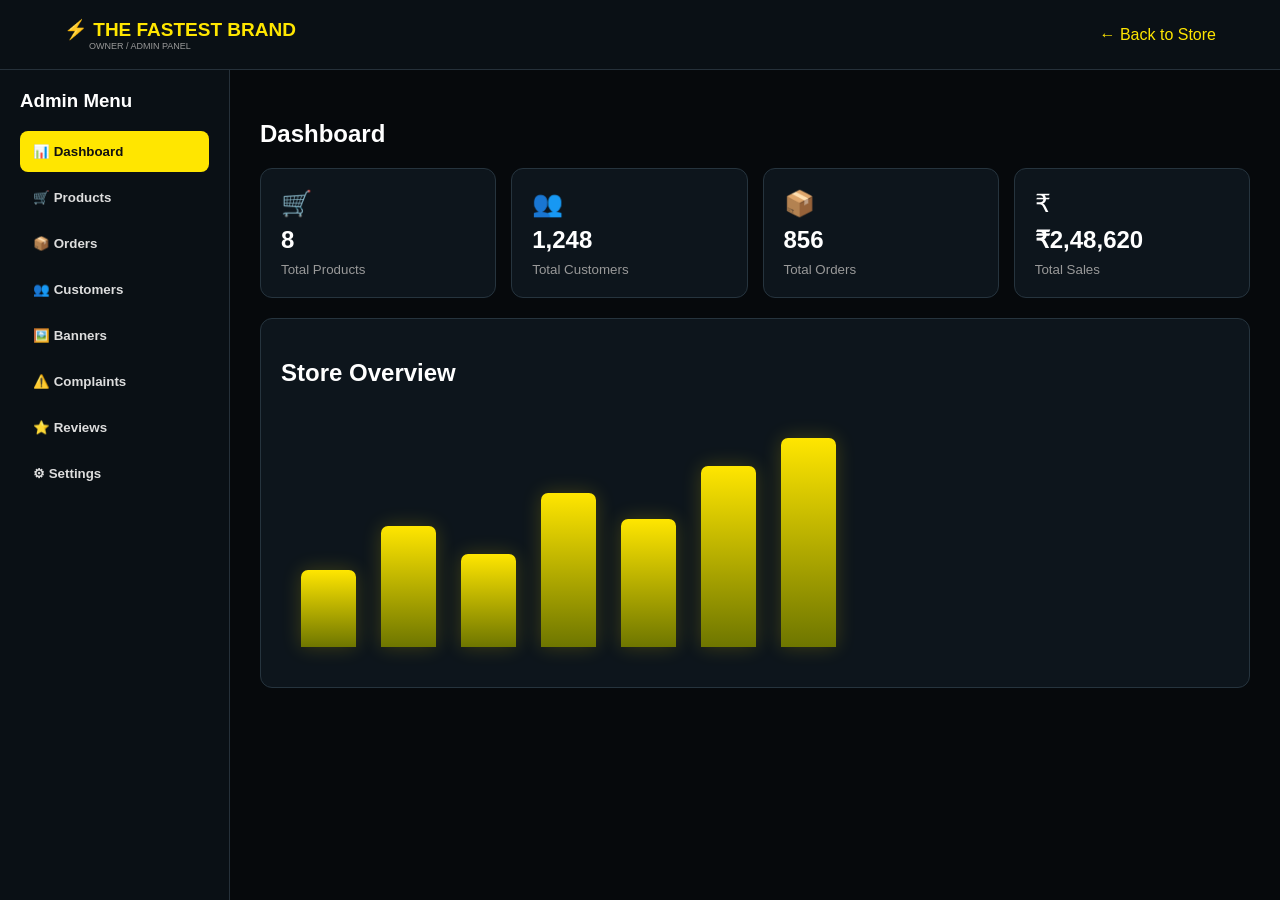
==== admin.html @ 52337e47 "Add files via upload" ====
<!DOCTYPE html>
<html lang="en">
<head><meta charset="UTF-8"><meta name="viewport" content="width=device-width,initial-scale=1.0"><title>Admin Panel — THE FASTEST BRAND</title><link rel="stylesheet" href="admin.css"></head>
<body>
<header><div class="brand">⚡ <b>THE FASTEST BRAND</b><small>OWNER / ADMIN PANEL</small></div><a href="index.html">← Back to Store</a></header>
<div class="layout">
<aside>
<h3>Admin Menu</h3>
<button class="active" onclick="showTab('dashboard')">📊 Dashboard</button>
<button onclick="showTab('products')">🛒 Products</button>
<button onclick="showTab('orders')">📦 Orders</button>
<button onclick="showTab('customers')">👥 Customers</button>
<button onclick="showTab('banners')">🖼️ Banners</button>
<button onclick="showTab('complaints')">⚠️ Complaints</button>
<button onclick="showTab('reviews')">⭐ Reviews</button>
<button onclick="showTab('settings')">⚙ Settings</button>
</aside>
<main>
<section id="dashboard" class="tab"><h1>Dashboard</h1><div class="stats"><div><span>🛒</span><b id="sProducts">8</b><small>Total Products</small></div><div><span>👥</span><b>1,248</b><small>Total Customers</small></div><div><span>📦</span><b>856</b><small>Total Orders</small></div><div><span>₹</span><b>₹2,48,620</b><small>Total Sales</small></div></div><div class="panel"><h2>Store Overview</h2><div class="chart"><i style="height:35%"></i><i style="height:55%"></i><i style="height:42%"></i><i style="height:70%"></i><i style="height:58%"></i><i style="height:82%"></i><i style="height:95%"></i></div></div></section>
<section id="products" class="tab hidden"><h1>Products</h1><div class="panel"><form id="productForm"><input id="pName" placeholder="Product name" required><input id="pPrice" type="number" placeholder="Price" required><input id="pQty" type="number" placeholder="Quantity" required><select id="pCat"><option>Groceries</option><option>Fruits & Vegetables</option><option>Dairy & Breakfast</option><option>Snacks & Beverages</option><option>Personal Care</option><option>Household</option><option>Baby Care</option><option>Pet Care</option></select><button>Add Product</button></form><div id="adminProducts"></div></div></section>
<section id="orders" class="tab hidden"><h1>Orders</h1><div class="panel"><table><tr><th>Order ID</th><th>Customer</th><th>Amount</th><th>Status</th></tr><tr><td>#FB1024</td><td>Rahul Sharma</td><td>₹649</td><td>Delivered</td></tr><tr><td>#FB1025</td><td>Ankit Verma</td><td>₹899</td><td>Preparing</td></tr></table></div></section>
<section id="customers" class="tab hidden"><h1>Customers</h1><div class="panel"><table><tr><th>Sr</th><th>Name</th><th>Mobile</th><th>Email</th></tr><tr><td>1</td><td>Rahul Sharma</td><td>9000000001</td><td>rahul@example.com</td></tr><tr><td>2</td><td>Ankit Verma</td><td>9000000002</td><td>ankit@example.com</td></tr></table></div></section>
<section id="banners" class="tab hidden"><h1>Banner Management</h1><div class="panel"><input type="file" accept="image/*"><input placeholder="Banner heading"><input placeholder="Banner subtitle"><button>Save Banner</button></div></section>
<section id="complaints" class="tab hidden"><h1>Complaints</h1><div class="panel"><p>No new complaints.</p></div></section>
<section id="reviews" class="tab hidden"><h1>Reviews</h1><div class="panel"><p>⭐ 4.8/5 average rating</p><p>Fresh products and fast delivery.</p></div></section>
<section id="settings" class="tab hidden"><h1>Admin Settings</h1><div class="panel"><input placeholder="Change admin password" type="password"><button>Update Password</button><p>Backend/database can be connected here.</p></div></section>
</main></div><script src="admin.js"></script></body></html>
---- admin.css ----
*{box-sizing:border-box}body{margin:0;font-family:Arial;background:#06090c;color:#fff}header{height:70px;display:flex;justify-content:space-between;align-items:center;padding:0 5%;border-bottom:1px solid #26313a;background:#0a1015;position:sticky;top:0;z-index:5}header a{color:#ffe600;text-decoration:none}.brand{font-size:19px;color:#ffe600}.brand small{display:block;color:#999;font-size:9px;margin-left:25px}.layout{display:flex;min-height:calc(100vh - 70px)}aside{width:230px;background:#0a1015;border-right:1px solid #26313a;padding:20px;position:sticky;top:70px;height:calc(100vh - 70px)}aside h3{margin-top:0}aside button{display:block;width:100%;padding:13px;text-align:left;background:none;border:0;color:#ddd;border-radius:8px;margin:5px 0;cursor:pointer}aside button:hover,aside button.active{background:#ffe600;color:#111}main{padding:30px;flex:1}.stats{display:grid;grid-template-columns:repeat(4,1fr);gap:15px}.stats div,.panel{background:#0d151c;border:1px solid #26343e;border-radius:12px;padding:20px}.stats span{font-size:25px}.stats b,.stats small{display:block;margin-top:8px}.stats b{font-size:24px}.stats small{color:#999}.panel{margin-top:20px}.chart{height:260px;display:flex;align-items:end;gap:25px;padding:20px}.chart i{width:55px;background:linear-gradient(#ffe600,#6e7600);border-radius:7px 7px 0 0;box-shadow:0 0 20px #ffe60033}input,select{padding:12px;margin:5px;border:1px solid #35434d;border-radius:7px;background:#080d11;color:#fff}button{padding:11px 18px;border:0;border-radius:7px;background:#ffe600;color:#111;font-weight:bold;cursor:pointer}table{width:100%;border-collapse:collapse}th,td{text-align:left;padding:13px;border-bottom:1px solid #28333c}.hidden{display:none}@media(max-width:700px){.layout{display:block}aside{position:relative;top:0;width:100%;height:auto;display:flex;overflow:auto;gap:5px}aside h3{display:none}aside button{min-width:max-content}.stats{grid-template-columns:repeat(2,1fr)}main{padding:15px}.chart{gap:8px}.chart i{width:30px}}
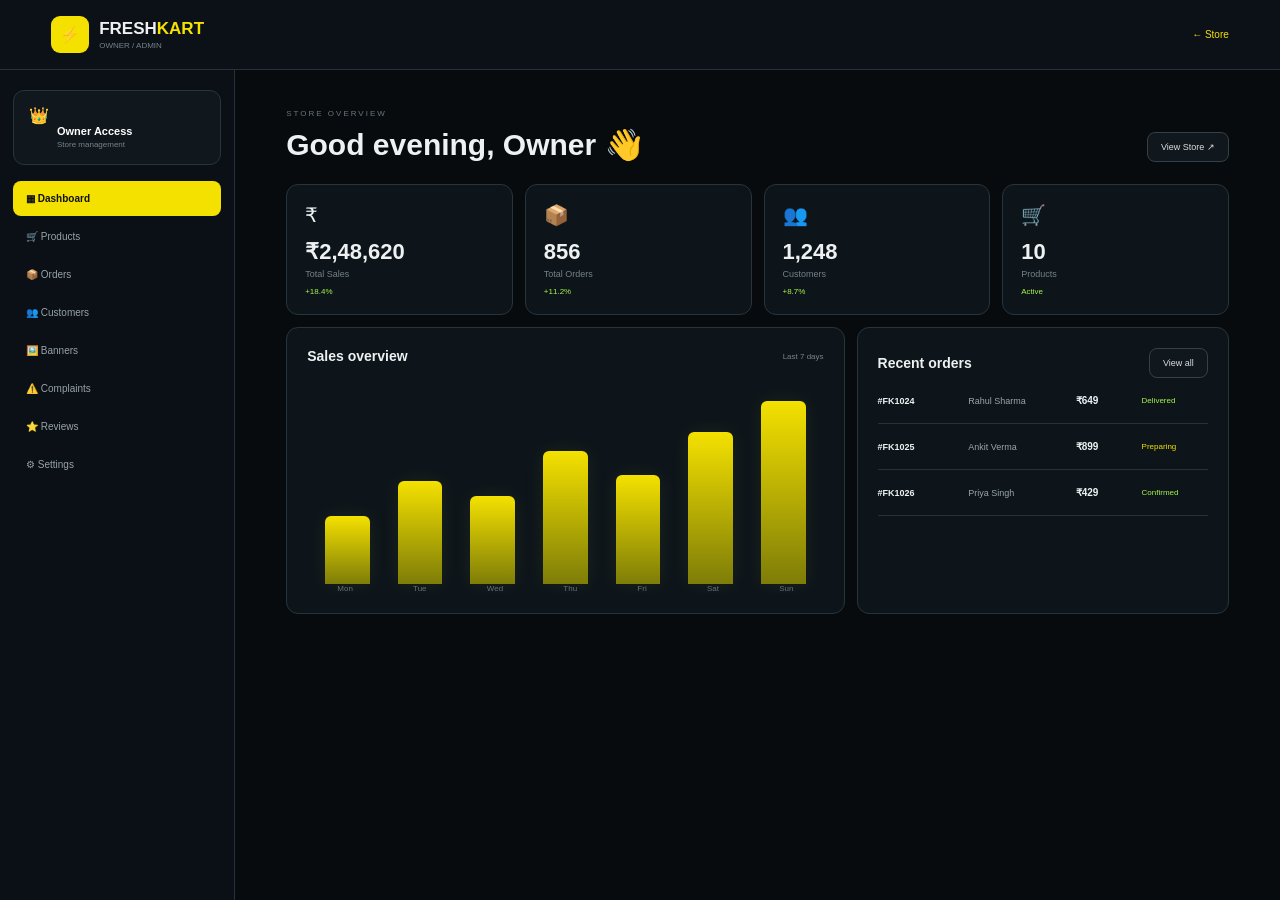
==== commit 7ba7ab6f: "Add files via upload" ====
--- a/admin.html
+++ b/admin.html
@@ -1,27 +1,14 @@
-<!DOCTYPE html>
-<html lang="en">
-<head><meta charset="UTF-8"><meta name="viewport" content="width=device-width,initial-scale=1.0"><title>Admin Panel — THE FASTEST BRAND</title><link rel="stylesheet" href="admin.css"></head>
-<body>
-<header><div class="brand">⚡ <b>THE FASTEST BRAND</b><small>OWNER / ADMIN PANEL</small></div><a href="index.html">← Back to Store</a></header>
-<div class="layout">
-<aside>
-<h3>Admin Menu</h3>
-<button class="active" onclick="showTab('dashboard')">📊 Dashboard</button>
-<button onclick="showTab('products')">🛒 Products</button>
-<button onclick="showTab('orders')">📦 Orders</button>
-<button onclick="showTab('customers')">👥 Customers</button>
-<button onclick="showTab('banners')">🖼️ Banners</button>
-<button onclick="showTab('complaints')">⚠️ Complaints</button>
-<button onclick="showTab('reviews')">⭐ Reviews</button>
-<button onclick="showTab('settings')">⚙ Settings</button>
-</aside>
+<!doctype html><html lang="en"><head><meta charset="utf-8"><meta name="viewport" content="width=device-width,initial-scale=1"><title>FreshKart — Owner Admin</title><link rel="stylesheet" href="admin.css"></head><body>
+<header><div class="brand"><span>⚡</span><div><b>FRESH<span>KART</span></b><small>OWNER / ADMIN</small></div></div><a href="index.html">← Store</a></header>
+<div class="app"><aside><div class="owner">👑<b>Owner Access</b><small>Store management</small></div><button class="active" onclick="tab('dashboard',this)">▦ Dashboard</button><button onclick="tab('products',this)">🛒 Products</button><button onclick="tab('orders',this)">📦 Orders</button><button onclick="tab('customers',this)">👥 Customers</button><button onclick="tab('banners',this)">🖼️ Banners</button><button onclick="tab('complaints',this)">⚠️ Complaints</button><button onclick="tab('reviews',this)">⭐ Reviews</button><button onclick="tab('settings',this)">⚙ Settings</button></aside>
 <main>
-<section id="dashboard" class="tab"><h1>Dashboard</h1><div class="stats"><div><span>🛒</span><b id="sProducts">8</b><small>Total Products</small></div><div><span>👥</span><b>1,248</b><small>Total Customers</small></div><div><span>📦</span><b>856</b><small>Total Orders</small></div><div><span>₹</span><b>₹2,48,620</b><small>Total Sales</small></div></div><div class="panel"><h2>Store Overview</h2><div class="chart"><i style="height:35%"></i><i style="height:55%"></i><i style="height:42%"></i><i style="height:70%"></i><i style="height:58%"></i><i style="height:82%"></i><i style="height:95%"></i></div></div></section>
-<section id="products" class="tab hidden"><h1>Products</h1><div class="panel"><form id="productForm"><input id="pName" placeholder="Product name" required><input id="pPrice" type="number" placeholder="Price" required><input id="pQty" type="number" placeholder="Quantity" required><select id="pCat"><option>Groceries</option><option>Fruits & Vegetables</option><option>Dairy & Breakfast</option><option>Snacks & Beverages</option><option>Personal Care</option><option>Household</option><option>Baby Care</option><option>Pet Care</option></select><button>Add Product</button></form><div id="adminProducts"></div></div></section>
-<section id="orders" class="tab hidden"><h1>Orders</h1><div class="panel"><table><tr><th>Order ID</th><th>Customer</th><th>Amount</th><th>Status</th></tr><tr><td>#FB1024</td><td>Rahul Sharma</td><td>₹649</td><td>Delivered</td></tr><tr><td>#FB1025</td><td>Ankit Verma</td><td>₹899</td><td>Preparing</td></tr></table></div></section>
-<section id="customers" class="tab hidden"><h1>Customers</h1><div class="panel"><table><tr><th>Sr</th><th>Name</th><th>Mobile</th><th>Email</th></tr><tr><td>1</td><td>Rahul Sharma</td><td>9000000001</td><td>rahul@example.com</td></tr><tr><td>2</td><td>Ankit Verma</td><td>9000000002</td><td>ankit@example.com</td></tr></table></div></section>
-<section id="banners" class="tab hidden"><h1>Banner Management</h1><div class="panel"><input type="file" accept="image/*"><input placeholder="Banner heading"><input placeholder="Banner subtitle"><button>Save Banner</button></div></section>
-<section id="complaints" class="tab hidden"><h1>Complaints</h1><div class="panel"><p>No new complaints.</p></div></section>
-<section id="reviews" class="tab hidden"><h1>Reviews</h1><div class="panel"><p>⭐ 4.8/5 average rating</p><p>Fresh products and fast delivery.</p></div></section>
-<section id="settings" class="tab hidden"><h1>Admin Settings</h1><div class="panel"><input placeholder="Change admin password" type="password"><button>Update Password</button><p>Backend/database can be connected here.</p></div></section>
-</main></div><script src="admin.js"></script></body></html>+<section id="dashboard" class="view"><div class="top"><div><small>STORE OVERVIEW</small><h1>Good evening, Owner 👋</h1></div><button onclick="location.href='index.html'">View Store ↗</button></div><div class="stats"><article><span>₹</span><b>₹2,48,620</b><small>Total Sales</small><em>+18.4%</em></article><article><span>📦</span><b>856</b><small>Total Orders</small><em>+11.2%</em></article><article><span>👥</span><b>1,248</b><small>Customers</small><em>+8.7%</em></article><article><span>🛒</span><b id="productCount">10</b><small>Products</small><em>Active</em></article></div><div class="grid2"><div class="panel"><div class="panel-title"><h2>Sales overview</h2><span>Last 7 days</span></div><div class="bars"><i style="height:35%"></i><i style="height:53%"></i><i style="height:45%"></i><i style="height:68%"></i><i style="height:56%"></i><i style="height:78%"></i><i style="height:94%"></i></div><div class="days"><span>Mon</span><span>Tue</span><span>Wed</span><span>Thu</span><span>Fri</span><span>Sat</span><span>Sun</span></div></div><div class="panel"><div class="panel-title"><h2>Recent orders</h2><button onclick="tab('orders',document.querySelectorAll('aside button')[2])">View all</button></div><div class="order-mini"><b>#FK1024</b><span>Rahul Sharma</span><strong>₹649</strong><em>Delivered</em></div><div class="order-mini"><b>#FK1025</b><span>Ankit Verma</span><strong>₹899</strong><i>Preparing</i></div><div class="order-mini"><b>#FK1026</b><span>Priya Singh</span><strong>₹429</strong><em>Confirmed</em></div></div></div></section>
+<section id="products" class="view hidden"><div class="top"><div><small>CATALOG</small><h1>Products</h1></div><button class="yellow" onclick="openProduct()">+ Add Product</button></div><div class="panel"><div id="adminList"></div></div></section>
+<section id="orders" class="view hidden"><div class="top"><div><small>SALES</small><h1>Orders</h1></div></div><div class="panel tablewrap"><table><thead><tr><th>Order</th><th>Customer</th><th>Items</th><th>Amount</th><th>Status</th></tr></thead><tbody><tr><td>#FK1024</td><td>Rahul Sharma</td><td>5 items</td><td>₹649</td><td><mark>Delivered</mark></td></tr><tr><td>#FK1025</td><td>Ankit Verma</td><td>8 items</td><td>₹899</td><td><mark class="warn">Preparing</mark></td></tr><tr><td>#FK1026</td><td>Priya Singh</td><td>3 items</td><td>₹429</td><td><mark>Confirmed</mark></td></tr></tbody></table></div></section>
+<section id="customers" class="view hidden"><div class="top"><div><small>CUSTOMERS</small><h1>Total Customers</h1></div></div><div class="panel tablewrap"><table><tr><th>Sr</th><th>Name</th><th>Mobile</th><th>Email</th><th>Orders</th></tr><tr><td>1</td><td>Rahul Sharma</td><td>9000000001</td><td>rahul@example.com</td><td>12</td></tr><tr><td>2</td><td>Ankit Verma</td><td>9000000002</td><td>ankit@example.com</td><td>8</td></tr><tr><td>3</td><td>Priya Singh</td><td>9000000003</td><td>priya@example.com</td><td>15</td></tr></table></div></section>
+<section id="banners" class="view hidden"><div class="top"><div><small>CONTENT</small><h1>Banner Management</h1></div></div><div class="panel form"><label>Banner image <input type="file" accept="image/*"></label><label>Heading <input placeholder="Fresh groceries. Delivered fast."></label><label>Subtitle <input placeholder="Fresh products and everyday essentials."></label><label>Button text <input value="Shop Now"></label><button class="yellow">Save Banner</button></div></section>
+<section id="complaints" class="view hidden"><div class="top"><div><small>SUPPORT</small><h1>Complaints</h1></div></div><div class="panel"><div class="complaint"><b>#C102 — Rahul Sharma</b><span>Order arrived late</span><mark class="warn">Pending</mark></div><div class="complaint"><b>#C101 — Priya Singh</b><span>Wrong item received</span><mark>Resolved</mark></div></div></section>
+<section id="reviews" class="view hidden"><div class="top"><div><small>FEEDBACK</small><h1>Reviews</h1></div></div><div class="panel"><div class="review">★★★★★ <b>4.9</b><p>"Fresh products and really quick delivery."</p><small>Rahul Sharma</small></div><div class="review">★★★★★ <b>5.0</b><p>"Easy ordering experience."</p><small>Priya Singh</small></div></div></section>
+<section id="settings" class="view hidden"><div class="top"><div><small>CONTROL</small><h1>Admin Settings</h1></div></div><div class="panel form"><label>Admin password <input type="password" placeholder="New password"></label><label>Instagram ID <input placeholder="@freshkart"></label><label>Helpline <input placeholder="+91 90000 00000"></label><button class="yellow" onclick="alert('Settings saved')">Save Changes</button></div></section>
+</main></div>
+<div class="product-modal" id="productModal"><div><button onclick="closeProduct()">×</button><h2>Add Product</h2><input id="pn" placeholder="Product name"><input id="pp" type="number" placeholder="Price"><input id="pq" type="number" placeholder="Quantity"><select id="pc"><option>Groceries</option><option>Fruits & Vegetables</option><option>Dairy & Breakfast</option><option>Snacks & Beverages</option><option>Personal Care</option></select><button class="yellow" onclick="saveProduct()">Save Product</button></div></div><script src="admin.js"></script></body></html>
--- a/admin.css
+++ b/admin.css
@@ -1 +1 @@
-*{box-sizing:border-box}body{margin:0;font-family:Arial;background:#06090c;color:#fff}header{height:70px;display:flex;justify-content:space-between;align-items:center;padding:0 5%;border-bottom:1px solid #26313a;background:#0a1015;position:sticky;top:0;z-index:5}header a{color:#ffe600;text-decoration:none}.brand{font-size:19px;color:#ffe600}.brand small{display:block;color:#999;font-size:9px;margin-left:25px}.layout{display:flex;min-height:calc(100vh - 70px)}aside{width:230px;background:#0a1015;border-right:1px solid #26313a;padding:20px;position:sticky;top:70px;height:calc(100vh - 70px)}aside h3{margin-top:0}aside button{display:block;width:100%;padding:13px;text-align:left;background:none;border:0;color:#ddd;border-radius:8px;margin:5px 0;cursor:pointer}aside button:hover,aside button.active{background:#ffe600;color:#111}main{padding:30px;flex:1}.stats{display:grid;grid-template-columns:repeat(4,1fr);gap:15px}.stats div,.panel{background:#0d151c;border:1px solid #26343e;border-radius:12px;padding:20px}.stats span{font-size:25px}.stats b,.stats small{display:block;margin-top:8px}.stats b{font-size:24px}.stats small{color:#999}.panel{margin-top:20px}.chart{height:260px;display:flex;align-items:end;gap:25px;padding:20px}.chart i{width:55px;background:linear-gradient(#ffe600,#6e7600);border-radius:7px 7px 0 0;box-shadow:0 0 20px #ffe60033}input,select{padding:12px;margin:5px;border:1px solid #35434d;border-radius:7px;background:#080d11;color:#fff}button{padding:11px 18px;border:0;border-radius:7px;background:#ffe600;color:#111;font-weight:bold;cursor:pointer}table{width:100%;border-collapse:collapse}th,td{text-align:left;padding:13px;border-bottom:1px solid #28333c}.hidden{display:none}@media(max-width:700px){.layout{display:block}aside{position:relative;top:0;width:100%;height:auto;display:flex;overflow:auto;gap:5px}aside h3{display:none}aside button{min-width:max-content}.stats{grid-template-columns:repeat(2,1fr)}main{padding:15px}.chart{gap:8px}.chart i{width:30px}}+*{box-sizing:border-box}body{margin:0;background:#070b0e;color:#edf1f2;font-family:Inter,Arial,sans-serif}header{height:70px;background:#0b1116;border-bottom:1px solid #273139;padding:0 4%;display:flex;justify-content:space-between;align-items:center;position:sticky;top:0;z-index:20}.brand{display:flex;align-items:center;gap:10px}.brand>span{background:#f4e100;color:#111;padding:9px;border-radius:9px}.brand b{display:block;font-size:17px}.brand b span{color:#f4e100}.brand small{display:block;color:#77838a;font-size:8px;margin-top:2px}.brand a,header>a{color:#f4e100;text-decoration:none;font-size:10px}.app{display:flex;min-height:calc(100vh - 70px)}aside{width:235px;background:#0a1015;border-right:1px solid #273139;padding:20px 13px;position:sticky;top:70px;height:calc(100vh - 70px)}.owner{padding:15px;border:1px solid #29353d;background:#10171d;border-radius:11px;margin-bottom:16px;color:#f4e100}.owner b,.owner small{display:block;margin-left:28px}.owner b{font-size:11px;color:#fff}.owner small{font-size:8px;color:#78848b;margin-top:3px}aside button{display:block;width:100%;padding:12px 13px;border:0;border-radius:8px;background:none;color:#98a3a9;text-align:left;margin:3px 0;font-size:10px}aside button:hover,aside button.active{background:#f4e100;color:#111;font-weight:800}main{flex:1;padding:32px 4%;max-width:1400px}.top{display:flex;justify-content:space-between;align-items:end;margin-bottom:22px}.top small{color:#69757c;font-size:8px;letter-spacing:2px}.top h1{margin:7px 0 0;font-size:30px}.top>button,.panel-title button{border:1px solid #354149;background:#10171d;color:#ddd;padding:9px 13px;border-radius:8px;font-size:9px}.yellow{background:#f4e100!important;color:#111!important;border:0!important;font-weight:900}.stats{display:grid;grid-template-columns:repeat(4,1fr);gap:12px}.stats article{background:#0d151b;border:1px solid #28343c;border-radius:12px;padding:18px;position:relative}.stats span{font-size:20px}.stats b,.stats small,.stats em{display:block}.stats b{font-size:22px;margin:12px 0 4px}.stats small{font-size:9px;color:#758087}.stats em{font-style:normal;color:#a8f54b;font-size:8px;margin-top:8px}.grid2{display:grid;grid-template-columns:1.5fr 1fr;gap:12px;margin-top:12px}.panel{background:#0d151b;border:1px solid #28343c;border-radius:12px;padding:20px}.panel-title{display:flex;justify-content:space-between;align-items:center}.panel-title h2{font-size:14px;margin:0}.panel-title span{font-size:8px;color:#77838a}.bars{height:220px;display:flex;align-items:end;justify-content:space-around;gap:12px;padding:25px 10px 0}.bars i{width:9%;max-width:45px;background:linear-gradient(#f4e100,#7e7d08);border-radius:6px 6px 0 0;box-shadow:0 0 20px #f4e10012}.days{display:flex;justify-content:space-around;color:#667279;font-size:8px}.order-mini{display:grid;grid-template-columns:1fr 1.2fr .7fr .8fr;gap:8px;padding:17px 0;border-bottom:1px solid #273139;font-size:9px;align-items:center}.order-mini span{color:#9aa5aa}.order-mini strong{font-size:10px}.order-mini em,.order-mini i{font-style:normal;color:#a8f54b;font-size:8px}.order-mini i{color:#f4e100}.tablewrap{overflow:auto}table{width:100%;border-collapse:collapse;font-size:9px}th,td{text-align:left;padding:15px 10px;border-bottom:1px solid #273139;white-space:nowrap}th{color:#737f86;font-size:8px;text-transform:uppercase}mark{background:#1b3a21;color:#9ef04d;padding:5px 7px;border-radius:5px;font-size:8px}.warn{background:#3b320b;color:#f4e100}.form{max-width:650px;display:grid;gap:10px}.form label{font-size:9px;color:#879298}.form input,.form select{display:block;width:100%;margin-top:6px;background:#080d11;color:#fff;border:1px solid #303c44;padding:12px;border-radius:8px;outline:0}.complaint,.review{padding:17px;border-bottom:1px solid #273139;display:flex;gap:20px;align-items:center}.complaint span{color:#818c92;flex:1;font-size:9px}.review{display:block}.review>b{color:#f4e100}.review p{font-size:10px}.review small{color:#758087;font-size:8px}.hidden{display:none}.product-modal{display:none;position:fixed;inset:0;background:#000b;align-items:center;justify-content:center;z-index:40}.product-modal.show{display:flex}.product-modal>div{width:min(430px,92vw);background:#10181e;border:1px solid #36434b;border-radius:15px;padding:25px}.product-modal h2{margin-top:0}.product-modal>div>button:first-child{float:right;background:none;color:#fff;border:0;font-size:24px}.product-modal input,.product-modal select{display:block;width:100%;padding:11px;margin:8px 0;background:#080d11;color:#fff;border:1px solid #303c44;border-radius:7px}.product-modal .yellow{padding:11px 17px;border-radius:8px}@media(max-width:800px){aside{width:100%;height:auto;position:relative;top:0;display:flex;overflow:auto;gap:4px}.app{display:block}aside .owner{display:none}aside button{min-width:max-content}.stats{grid-template-columns:1fr 1fr}.grid2{grid-template-columns:1fr}main{padding:20px 4%}.top h1{font-size:24px}}
